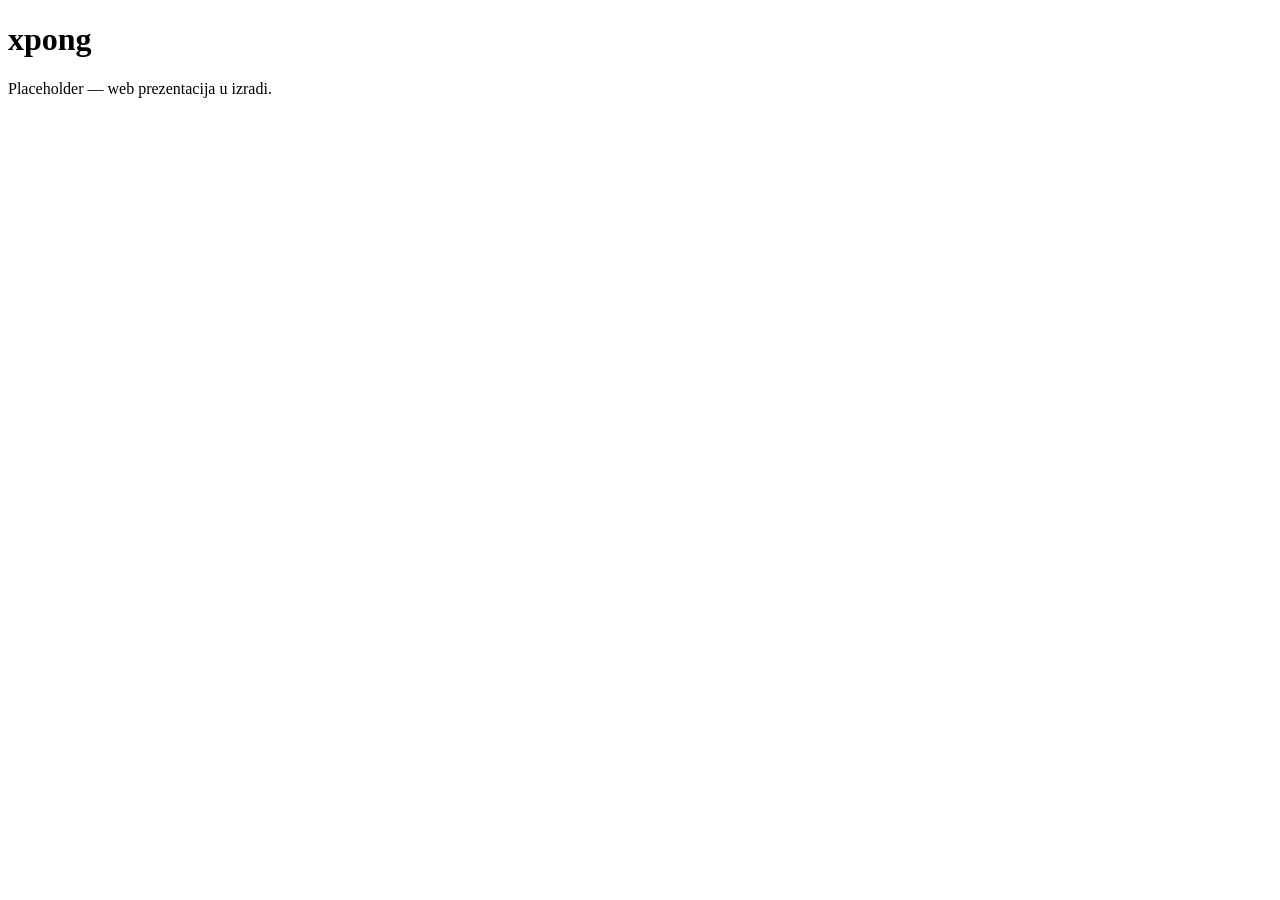
==== index.html @ cd20c9e0 "Web bootstrap: placeholder index.html + .gitignore" ====
<!doctype html>
<html lang="sr">
<head>
<meta charset="utf-8">
<meta name="viewport" content="width=device-width, initial-scale=1">
<title>xpong</title>
</head>
<body>
<h1>xpong</h1>
<p>Placeholder — web prezentacija u izradi.</p>
</body>
</html>
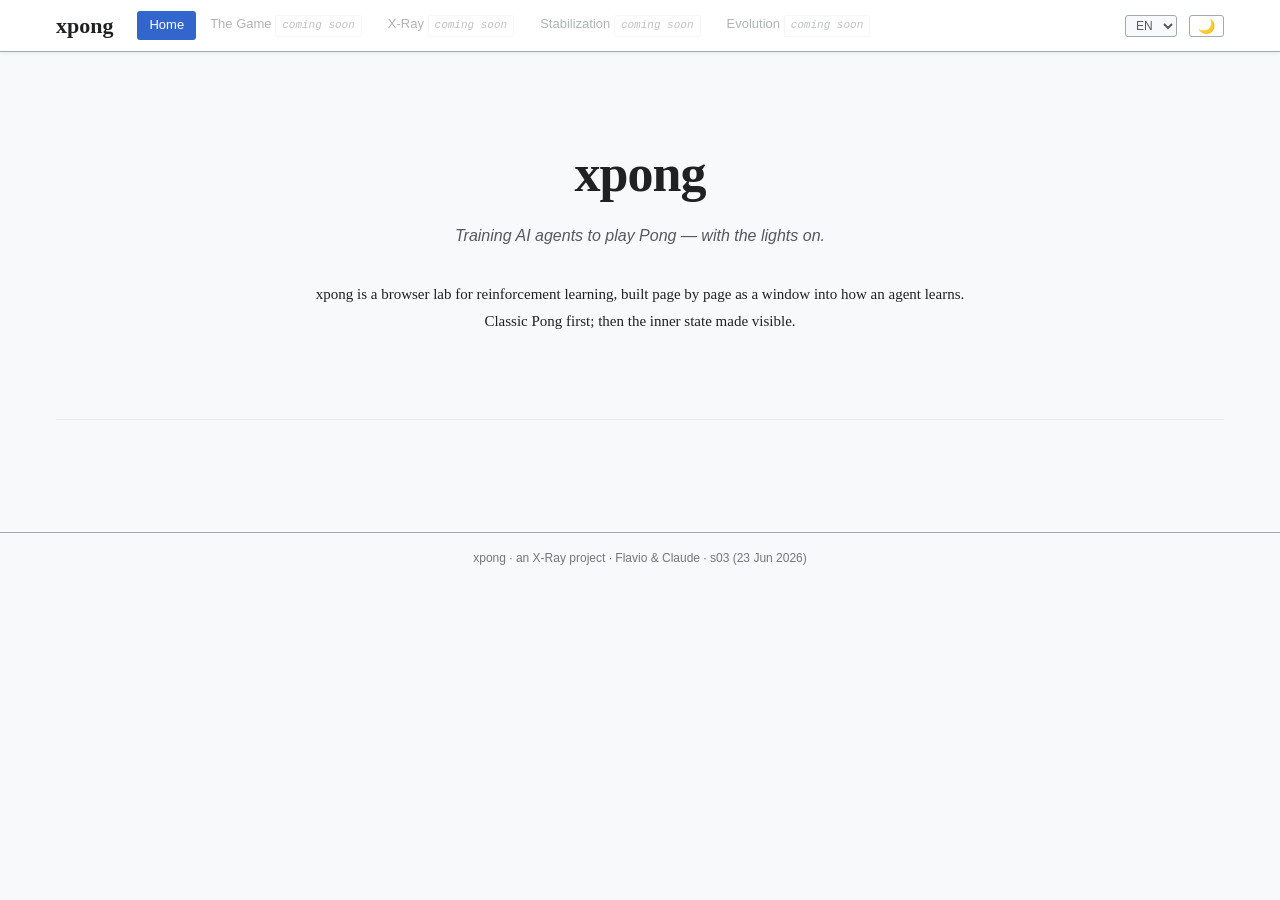
==== commit 16cab057: "M0: web skelet — xpong.css (look&feel iz buchenberga), app.js (i18n 5 lokala + chrome + teme), index" ====
--- a/index.html
+++ b/index.html
@@ -1,12 +1,23 @@
-<!doctype html>
-<html lang="sr">
+<!DOCTYPE html>
+<html lang="en">
 <head>
-<meta charset="utf-8">
-<meta name="viewport" content="width=device-width, initial-scale=1">
-<title>xpong</title>
+  <meta charset="utf-8">
+  <meta name="viewport" content="width=device-width, initial-scale=1">
+  <title>xpong — RL lab</title>
+  <link rel="stylesheet" href="xpong.css">
 </head>
-<body>
-<h1>xpong</h1>
-<p>Placeholder — web prezentacija u izradi.</p>
+<body data-page="home">
+  <header id="xp-header"></header>
+
+  <div id="xp-page">
+    <section class="xp-hero">
+      <div class="xp-hero-logo">xpong</div>
+      <div class="xp-hero-tagline" data-i18n="tagline"></div>
+      <p class="xp-hero-desc" data-i18n="hero_desc"></p>
+    </section>
+  </div>
+
+  <footer id="xp-footer"></footer>
+  <script src="app.js"></script>
 </body>
 </html>
--- a/xpong.css
+++ b/xpong.css
@@ -0,0 +1,561 @@
+/* ============================================================
+   xpong — Shared Stylesheet
+   Light (default) + Dark mode via [data-theme="dark"]
+   ============================================================ */
+
+*, *::before, *::after { box-sizing: border-box; margin: 0; padding: 0; }
+
+/* --- CSS varijable --- */
+:root {
+  --bg:           #f8f9fa;
+  --surface:      #ffffff;
+  --border:       #a2a9b1;
+  --border-light: #eaecf0;
+  --text:         #202122;
+  --text-muted:   #54595d;
+  --text-light:   #72777d;
+  --link:         #3366cc;
+  --link-hover:   #6a8fd8;
+  --accent:       #3366cc;
+  --header-bg:    #ffffff;
+  --toc-bg:       #f8f9fa;
+  --infobox-head: #cee0f2;
+  --badge-bg:     #eaecf0;
+  --font-serif:   'Linux Libertine','Georgia','Times New Roman',serif;
+  --font-sans:    'Linux Biolinum','Helvetica Neue',Arial,sans-serif;
+  --font-mono:    'Courier New',monospace;
+  --shadow:       0 1px 4px rgba(0,0,0,0.08);
+}
+
+[data-theme="dark"] {
+  --bg:           #18191a;
+  --surface:      #242526;
+  --border:       #3a3b3c;
+  --border-light: #2d2e2f;
+  --text:         #e4e6ea;
+  --text-muted:   #b0b3b8;
+  --text-light:   #8a8d91;
+  --link:         #7aabf7;
+  --link-hover:   #aac8ff;
+  --accent:       #7aabf7;
+  --header-bg:    #242526;
+  --toc-bg:       #1e1f20;
+  --infobox-head: #2a3a5a;
+  --badge-bg:     #3a3b3c;
+  --shadow:       0 1px 4px rgba(0,0,0,0.4);
+}
+
+/* --- Base --- */
+html { scroll-behavior: smooth; }
+body {
+  background: var(--bg);
+  color: var(--text);
+  font-family: var(--font-sans);
+  font-size: 14px;
+  line-height: 1.6;
+  transition: background .2s, color .2s;
+}
+a { color: var(--link); text-decoration: none; }
+a:hover { text-decoration: underline; color: var(--link-hover); }
+
+/* --- Header --- */
+#xp-header {
+  background: var(--header-bg);
+  border-bottom: 1px solid var(--border);
+  padding: 8px 0;
+  position: sticky;
+  top: 0;
+  z-index: 100;
+  box-shadow: var(--shadow);
+  transition: background .2s, border-color .2s;
+}
+#xp-header-inner {
+  max-width: 1200px;
+  margin: 0 auto;
+  padding: 0 16px;
+  display: flex;
+  align-items: center;
+  gap: 0;
+}
+
+/* Logo */
+#xp-logo {
+  font-family: var(--font-serif);
+  font-size: 22px;
+  font-weight: bold;
+  color: var(--text);
+  text-decoration: none;
+  white-space: nowrap;
+  margin-right: 24px;
+}
+#xp-logo span { color: var(--accent); }
+#xp-logo:hover { text-decoration: none; }
+
+/* Nav */
+#xp-nav {
+  display: flex;
+  align-items: center;
+  gap: 2px;
+  flex: 1;
+}
+.xp-nav-link {
+  padding: 4px 12px;
+  border-radius: 3px;
+  font-size: 13px;
+  color: var(--text-muted);
+  transition: background .15s, color .15s;
+  white-space: nowrap;
+}
+.xp-nav-link:hover {
+  background: var(--border-light);
+  color: var(--text);
+  text-decoration: none;
+}
+.xp-nav-link.active {
+  background: var(--accent);
+  color: #fff;
+}
+
+/* Header controls — desna strana */
+#xp-header-controls {
+  display: flex;
+  align-items: center;
+  gap: 12px;
+  margin-left: auto;
+}
+
+/* Burger (mobile only) */
+#xp-burger {
+  display: none;
+  background: none;
+  border: 1px solid var(--border);
+  border-radius: 3px;
+  color: var(--text);
+  font-size: 18px;
+  padding: 2px 8px;
+  cursor: pointer;
+}
+
+/* UI language dropdown */
+#xp-lang-select {
+  background: var(--bg);
+  border: 1px solid var(--border);
+  border-radius: 3px;
+  padding: 2px 6px;
+  font-size: 12px;
+  color: var(--text-muted);
+  cursor: pointer;
+  outline: none;
+}
+#xp-lang-select:hover { border-color: var(--accent); }
+#xp-lang-select:focus { border-color: var(--accent); }
+
+/* Dark mode toggle */
+#xp-theme-toggle {
+  background: none;
+  border: 1px solid var(--border);
+  border-radius: 3px;
+  padding: 3px 8px;
+  cursor: pointer;
+  font-size: 14px;
+  color: var(--text-muted);
+  transition: background .15s;
+  line-height: 1;
+}
+#xp-theme-toggle:hover { background: var(--border-light); }
+
+/* --- Page wrapper --- */
+#xp-page {
+  max-width: 1200px;
+  margin: 0 auto;
+  padding: 24px 16px;
+}
+
+/* --- Footer --- */
+#xp-footer {
+  border-top: 1px solid var(--border);
+  background: var(--toc-bg);
+  padding: 16px 0;
+  margin-top: 48px;
+  font-size: 12px;
+  color: var(--text-light);
+  text-align: center;
+}
+#xp-footer a { color: var(--text-light); }
+#xp-footer a:hover { color: var(--link); }
+
+.xp-prose pre { overflow-x: auto; }
+
+/* --- Sidebar layout (za reader) --- */
+.xp-layout-sidebar {
+  display: grid;
+  grid-template-columns: 220px 1fr;
+  gap: 24px;
+}
+
+/* --- Surface box (sidebar, infobox...) --- */
+.xp-box {
+  background: var(--surface);
+  border: 1px solid var(--border);
+  border-radius: 2px;
+  margin-bottom: 16px;
+  overflow: hidden;
+  transition: background .2s, border-color .2s;
+}
+.xp-box-title {
+  background: var(--toc-bg);
+  border-bottom: 1px solid var(--border);
+  padding: 6px 12px;
+  font-weight: bold;
+  font-size: 13px;
+  color: var(--text);
+}
+.xp-box-body { padding: 10px 12px; }
+
+/* --- Main content panel --- */
+.xp-main {
+  min-width: 0;
+  background: var(--surface);
+  border: 1px solid var(--border);
+  border-radius: 2px;
+  padding: 24px 32px;
+  transition: background .2s, border-color .2s;
+}
+
+/* --- Toggle switch --- */
+.xp-toggle-wrap { display: flex; align-items: center; gap: 8px; font-size: 13px; }
+.xp-toggle { position: relative; width: 36px; height: 18px; cursor: pointer; flex-shrink: 0; }
+.xp-toggle input { opacity: 0; width: 0; height: 0; }
+.xp-toggle-slider {
+  position: absolute; inset: 0;
+  background: var(--border);
+  border-radius: 18px;
+  transition: .2s;
+}
+.xp-toggle-slider::before {
+  content: '';
+  position: absolute;
+  width: 12px; height: 12px;
+  left: 3px; top: 3px;
+  background: #fff;
+  border-radius: 50%;
+  transition: .2s;
+}
+.xp-toggle input:checked + .xp-toggle-slider { background: var(--accent); }
+.xp-toggle input:checked + .xp-toggle-slider::before { transform: translateX(18px); }
+
+/* --- Infobox (Wikipedia stil) --- */
+.xp-infobox {
+  float: right;
+  clear: right;
+  margin: 0 0 16px 24px;
+  background: var(--toc-bg);
+  border: 1px solid var(--border);
+  border-radius: 2px;
+  font-size: 12px;
+  width: 220px;
+}
+.xp-infobox-title {
+  background: var(--infobox-head);
+  text-align: center;
+  font-weight: bold;
+  padding: 4px 8px;
+  font-size: 13px;
+}
+.xp-infobox table { width: 100%; border-collapse: collapse; }
+.xp-infobox td { padding: 3px 8px; vertical-align: top; }
+.xp-infobox td:first-child { font-weight: bold; color: var(--text-muted); width: 80px; }
+.xp-infobox tr { border-bottom: 1px solid var(--border-light); }
+.xp-infobox tr:last-child { border-bottom: none; }
+
+/* --- Badge --- */
+.xp-badge {
+  display: inline-block;
+  background: var(--badge-bg);
+  color: var(--text-muted);
+  font-size: 11px;
+  font-family: var(--font-mono);
+  padding: 1px 6px;
+  border-radius: 2px;
+  border: 1px solid var(--border-light);
+}
+.xp-badge-coming-soon {
+  background: none;
+  color: var(--text-light);
+  border-color: var(--border-light);
+  font-style: italic;
+}
+
+/* --- Buttons --- */
+.xp-btn {
+  display: inline-block;
+  padding: 5px 14px;
+  border-radius: 3px;
+  border: 1px solid var(--border);
+  font-size: 13px;
+  cursor: pointer;
+  background: var(--surface);
+  color: var(--text);
+  transition: background .15s;
+  text-decoration: none;
+}
+.xp-btn:hover { background: var(--border-light); text-decoration: none; }
+.xp-btn-primary {
+  background: var(--accent);
+  color: #fff;
+  border-color: var(--accent);
+}
+.xp-btn-primary:hover { opacity: 0.9; background: var(--accent); color: #fff; }
+.xp-btn-disabled {
+  opacity: 0.45;
+  cursor: not-allowed;
+  pointer-events: none;
+}
+
+/* --- Hero (landing page) --- */
+.xp-hero {
+  text-align: center;
+  padding: 56px 24px 48px;
+  border-bottom: 1px solid var(--border-light);
+  margin-bottom: 40px;
+}
+.xp-hero-logo {
+  font-family: var(--font-serif);
+  font-size: 52px;
+  font-weight: bold;
+  color: var(--text);
+  margin-bottom: 8px;
+  letter-spacing: -1px;
+}
+.xp-hero-logo span { color: var(--accent); }
+.xp-hero-tagline {
+  font-size: 16px;
+  color: var(--text-muted);
+  margin-bottom: 32px;
+  font-style: italic;
+}
+.xp-hero-desc {
+  max-width: 680px;
+  margin: 0 auto 36px;
+  font-size: 15px;
+  line-height: 1.8;
+  color: var(--text);
+  font-family: var(--font-serif);
+}
+.xp-hero-actions {
+  display: flex;
+  justify-content: center;
+  gap: 12px;
+  flex-wrap: wrap;
+}
+
+/* --- Cards (books.html) --- */
+.xp-cards {
+  display: grid;
+  grid-template-columns: repeat(auto-fill, minmax(280px, 1fr));
+  gap: 20px;
+  margin-top: 24px;
+}
+.xp-card {
+  background: var(--surface);
+  border: 1px solid var(--border);
+  border-radius: 3px;
+  overflow: hidden;
+  transition: box-shadow .15s, background .2s;
+}
+.xp-card:hover { box-shadow: 0 2px 8px rgba(0,0,0,0.12); }
+.xp-card-head {
+  background: var(--toc-bg);
+  border-bottom: 1px solid var(--border);
+  padding: 10px 14px;
+}
+.xp-card-title {
+  font-family: var(--font-serif);
+  font-size: 16px;
+  font-weight: bold;
+  color: var(--text);
+  margin-bottom: 2px;
+}
+.xp-card-author { font-size: 12px; color: var(--text-muted); }
+.xp-card-body { padding: 12px 14px; }
+.xp-card-meta { font-size: 12px; color: var(--text-light); margin-bottom: 10px; }
+.xp-card-langs {
+  display: flex;
+  flex-wrap: wrap;
+  gap: 4px;
+  margin-bottom: 14px;
+}
+.xp-card-actions {
+  display: flex;
+  flex-wrap: wrap;
+  gap: 6px;
+  border-top: 1px solid var(--border-light);
+  padding-top: 10px;
+}
+
+/* --- Section headings --- */
+.xp-section-title {
+  font-family: var(--font-serif);
+  font-size: 22px;
+  font-weight: normal;
+  border-bottom: 1px solid var(--border);
+  padding-bottom: 4px;
+  margin-bottom: 16px;
+  color: var(--text);
+}
+.xp-section-subtitle {
+  font-size: 13px;
+  color: var(--text-muted);
+  margin-top: -12px;
+  margin-bottom: 20px;
+}
+
+/* --- Prose (about.html) --- */
+.xp-prose {
+  font-family: var(--font-serif);
+  font-size: 16px;
+  line-height: 1.8;
+  color: var(--text);
+  max-width: 760px;
+}
+.xp-prose h2 {
+  font-size: 20px;
+  font-weight: normal;
+  border-bottom: 1px solid var(--border-light);
+  padding-bottom: 3px;
+  margin: 28px 0 12px;
+}
+.xp-prose h3 {
+  font-size: 16px;
+  font-weight: bold;
+  margin: 20px 0 8px;
+}
+.xp-prose p { margin-bottom: 12px; }
+.xp-prose code {
+  font-family: var(--font-mono);
+  font-size: 13px;
+  background: var(--toc-bg);
+  border: 1px solid var(--border-light);
+  padding: 0 4px;
+  border-radius: 2px;
+}
+.xp-prose pre {
+  background: var(--toc-bg);
+  border: 1px solid var(--border);
+  border-radius: 2px;
+  padding: 12px 16px;
+  overflow-x: auto;
+  margin-bottom: 16px;
+}
+.xp-prose pre code { background: none; border: none; padding: 0; }
+.xp-prose table { border-collapse: collapse; width: 100%; margin-bottom: 16px; font-size: 14px; }
+.xp-prose th { background: var(--toc-bg); text-align: left; padding: 6px 10px; border: 1px solid var(--border); }
+.xp-prose td { padding: 5px 10px; border: 1px solid var(--border-light); }
+
+/* --- Stats (stats.html) --- */
+.xp-stats-grid {
+  display: grid;
+  grid-template-columns: repeat(auto-fill, minmax(200px, 1fr));
+  gap: 16px;
+  margin-bottom: 32px;
+}
+.xp-stat-card {
+  background: var(--surface);
+  border: 1px solid var(--border);
+  border-radius: 2px;
+  padding: 16px;
+  text-align: center;
+}
+.xp-stat-number {
+  font-family: var(--font-serif);
+  font-size: 36px;
+  font-weight: bold;
+  color: var(--accent);
+  line-height: 1.1;
+}
+.xp-stat-label {
+  font-size: 12px;
+  color: var(--text-muted);
+  margin-top: 4px;
+}
+
+/* --- Loading / empty states --- */
+.xp-loading {
+  text-align: center;
+  padding: 60px 0;
+  color: var(--text-muted);
+  font-size: 16px;
+}
+
+
+/* --- Key Concepts --- */
+#xp-key-concepts {
+  max-width: 1200px;
+  margin: 0 auto;
+  padding: 24px 16px 32px;
+}
+.xp-concepts-title {
+  font-size: 12px;
+  font-weight: 700;
+  letter-spacing: 0.1em;
+  text-transform: uppercase;
+  color: var(--text-muted);
+  border-top: 1px solid var(--border);
+  padding-top: 20px;
+  margin-bottom: 16px;
+}
+.xp-concepts-grid {
+  display: grid;
+  grid-template-columns: repeat(auto-fill, minmax(260px, 1fr));
+  gap: 10px;
+}
+.xp-concept-card {
+  display: flex;
+  align-items: flex-start;
+  gap: 10px;
+  background: var(--surface);
+  border: 1px solid var(--border);
+  border-radius: 8px;
+  padding: 12px 14px;
+}
+.xp-concept-icon { font-size: 18px; flex-shrink: 0; margin-top: 2px; }
+.xp-concept-body { display: flex; flex-direction: column; gap: 4px; }
+.xp-concept-name {
+  font-weight: 600;
+  font-size: 13px;
+  color: var(--link);
+  text-decoration: none;
+}
+.xp-concept-name:hover { text-decoration: underline; color: var(--link-hover); }
+.xp-concept-desc { font-size: 12px; color: var(--text-muted); line-height: 1.5; }
+
+/* --- Responsive --- */
+@media (max-width: 700px) {
+  .xp-layout-sidebar { grid-template-columns: 1fr; }
+  #about-layout { grid-template-columns: 1fr !important; }
+  .xp-prose table { display: block; overflow-x: auto; }
+  .xp-main { padding: 16px; }
+  .xp-hero-logo { font-size: 36px; }
+  .xp-hero { padding: 32px 16px 28px; }
+  #xp-nav { display: none; }
+  #xp-burger { display: block; padding: 4px 12px; font-size: 20px; }
+  #xp-logo { font-size: 17px; margin-right: 8px; }
+  #xp-lang-select { font-size: 11px; }
+  #xp-header-controls { gap: 5px; }
+  #xp-header-inner { padding: 0 8px; }
+  #xp-nav.open {
+    display: flex;
+    flex-direction: column;
+    position: absolute;
+    top: 100%;
+    left: 0;
+    right: 0;
+    background: var(--header-bg);
+    border-bottom: 1px solid var(--border);
+    box-shadow: var(--shadow);
+    padding: 8px 16px;
+    gap: 4px;
+  }
+  #xp-nav.open .xp-nav-link { padding: 10px 12px; font-size: 15px; }
+  #xp-header-inner { position: relative; }
+}
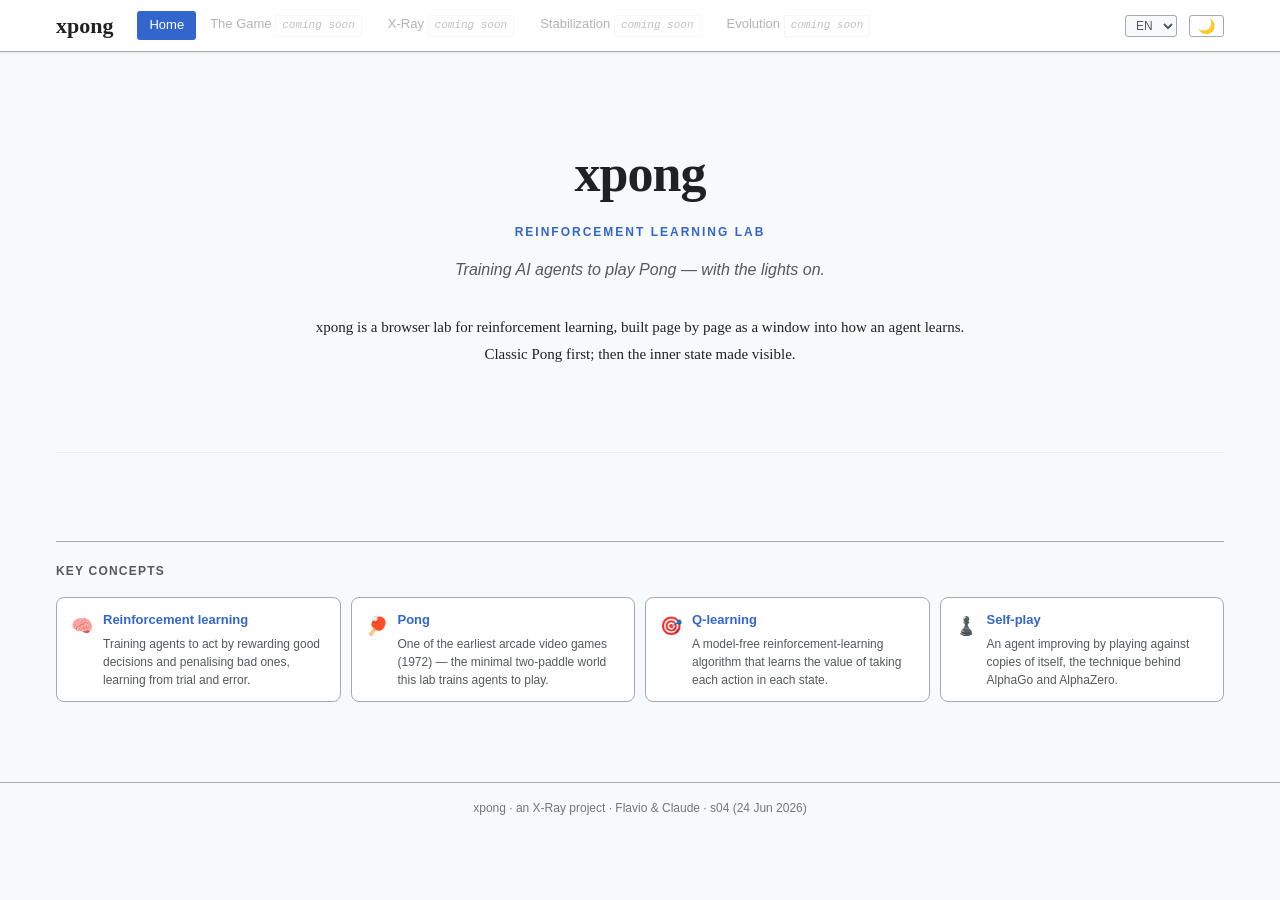
==== commit 31984f36: "s04: favicon (Pong motiv), RL-Lab oznaka u herou (5 lokala), Key Concepts grid (EN Wiki)" ====
--- a/index.html
+++ b/index.html
@@ -12,6 +12,7 @@
   <div id="xp-page">
     <section class="xp-hero">
       <div class="xp-hero-logo">xpong</div>
+      <div class="xp-hero-lab" data-i18n="lab"></div>
       <div class="xp-hero-tagline" data-i18n="tagline"></div>
       <p class="xp-hero-desc" data-i18n="hero_desc"></p>
     </section>
--- a/xpong.css
+++ b/xpong.css
@@ -328,6 +328,14 @@
   letter-spacing: -1px;
 }
 .xp-hero-logo span { color: var(--accent); }
+.xp-hero-lab {
+  font-size: 12px;
+  font-weight: 600;
+  letter-spacing: 2px;
+  text-transform: uppercase;
+  color: var(--accent);
+  margin-bottom: 14px;
+}
 .xp-hero-tagline {
   font-size: 16px;
   color: var(--text-muted);
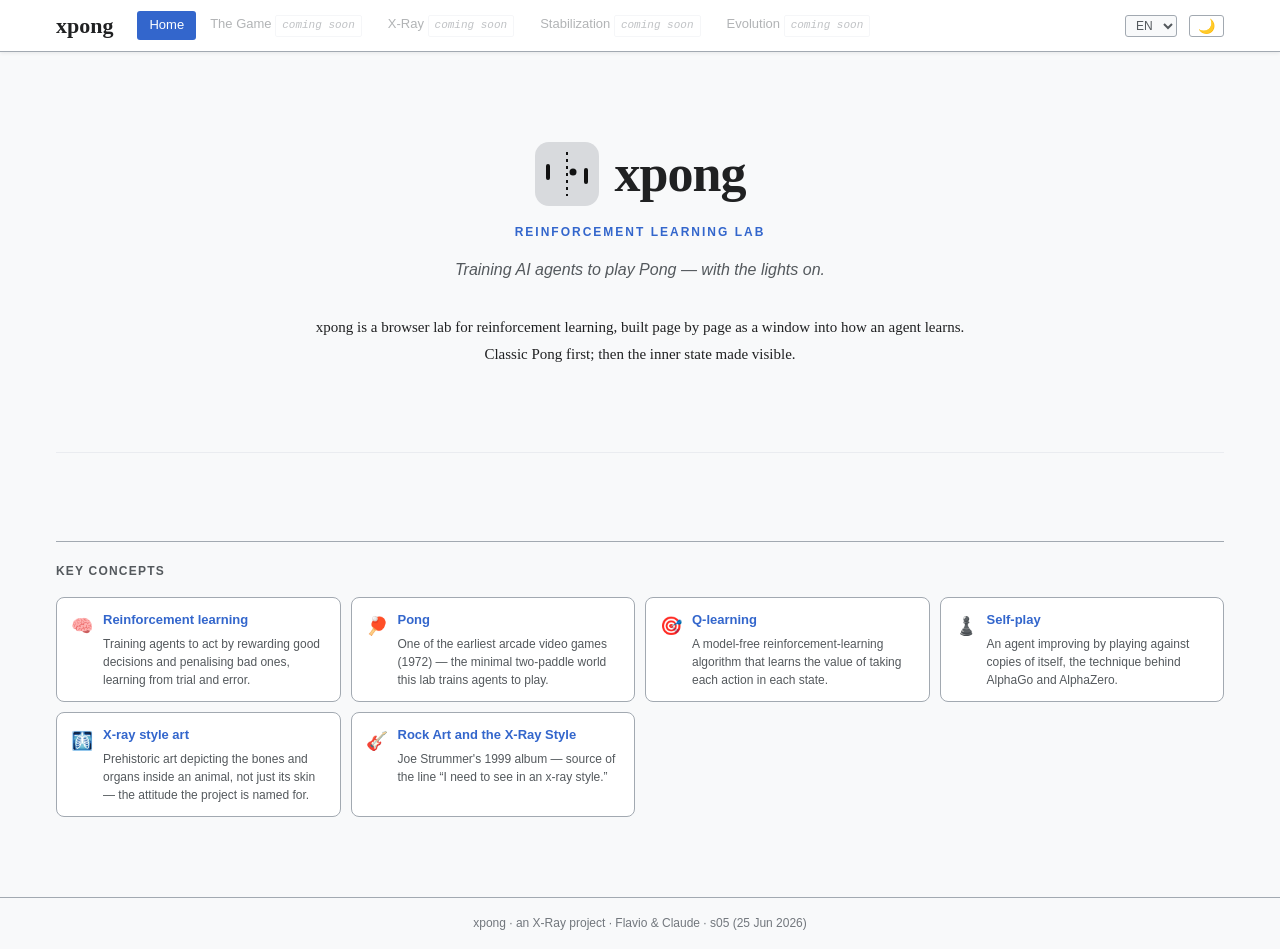
==== commit 1cd607b9: "s05: hero ikona (favicon 64x64, gap 16px) + 2 X-Ray Key Concepts linka (home)" ====
--- a/index.html
+++ b/index.html
@@ -11,7 +11,7 @@
 
   <div id="xp-page">
     <section class="xp-hero">
-      <div class="xp-hero-logo">xpong</div>
+      <div class="xp-hero-logo"><img src="favicon.svg" alt="" class="xp-hero-icon">xpong</div>
       <div class="xp-hero-lab" data-i18n="lab"></div>
       <div class="xp-hero-tagline" data-i18n="tagline"></div>
       <p class="xp-hero-desc" data-i18n="hero_desc"></p>
--- a/xpong.css
+++ b/xpong.css
@@ -326,7 +326,12 @@
   color: var(--text);
   margin-bottom: 8px;
   letter-spacing: -1px;
-}
+  display: flex;
+  align-items: center;
+  justify-content: center;
+  gap: 16px;
+}
+.xp-hero-icon { width: 64px; height: 64px; flex-shrink: 0; }
 .xp-hero-logo span { color: var(--accent); }
 .xp-hero-lab {
   font-size: 12px;
